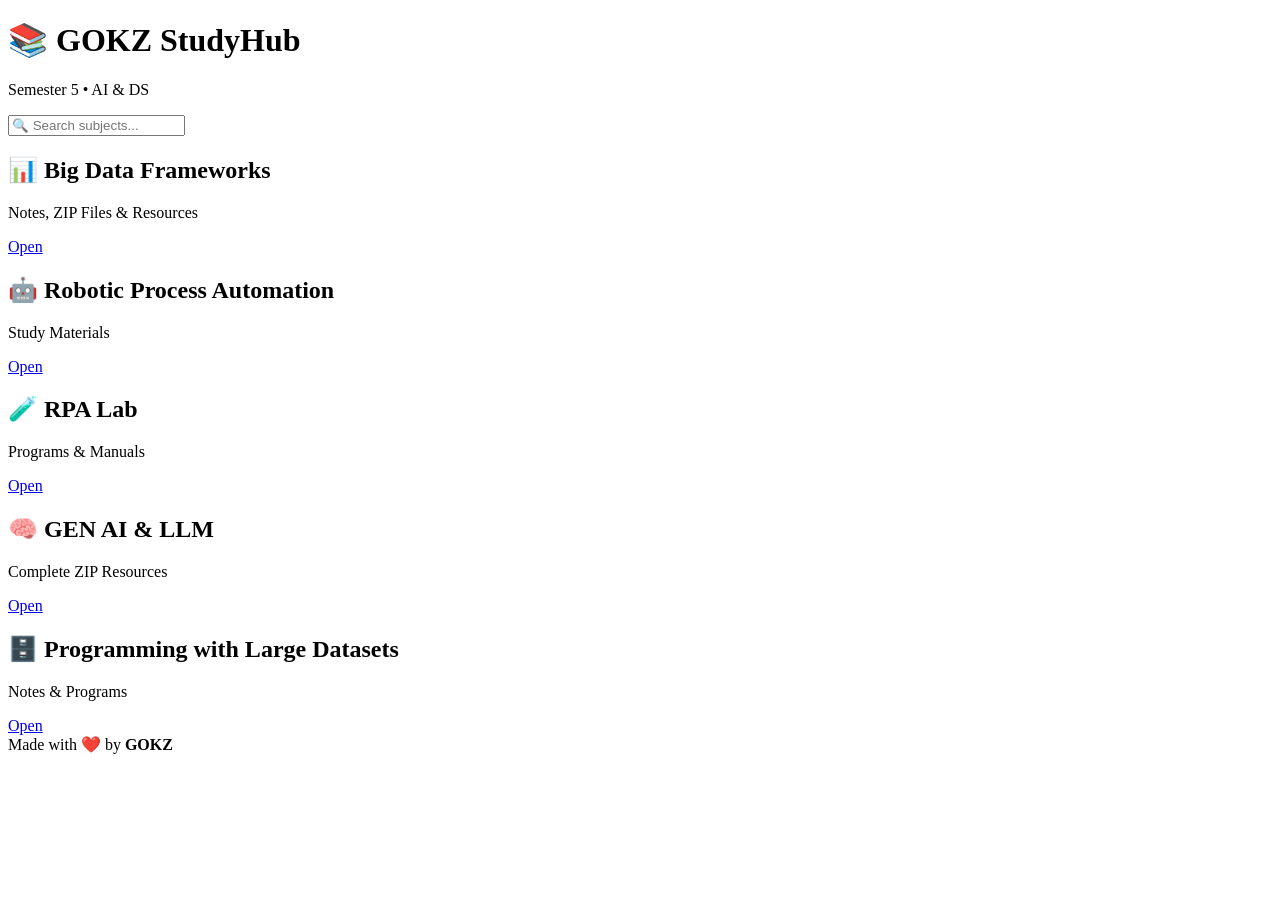
==== index.html @ bc56f03e "Create index.html" ====
<!DOCTYPE html>
<html lang="en">
<head>
    <meta charset="UTF-8">
    <meta name="viewport" content="width=device-width, initial-scale=1.0">
    <title>GOKZ StudyHub</title>

    <link rel="stylesheet" href="style.css">

    <link rel="preconnect" href="https://fonts.googleapis.com">
    <link href="https://fonts.googleapis.com/css2?family=Poppins:wght@300;400;600;700&display=swap" rel="stylesheet">
</head>

<body>

<header>

    <h1>📚 GOKZ StudyHub</h1>

    <p>Semester 5 • AI & DS</p>

</header>

<section class="hero">

<input
type="text"
id="search"
placeholder="🔍 Search subjects..."
>

</section>

<section class="cards">

<div class="card">
<h2>📊 Big Data Frameworks</h2>
<p>Notes, ZIP Files & Resources</p>

<a href="2302AS503-Big-Data-Frameworks/" class="btn">
Open
</a>

</div>

<div class="card">
<h2>🤖 Robotic Process Automation</h2>
<p>Study Materials</p>

<a href="2303AS002-Robotic-Process-Automation/" class="btn">
Open
</a>

</div>

<div class="card">

<h2>🧪 RPA Lab</h2>

<p>Programs & Manuals</p>

<a href="2303AS002-Robotic-Process-Automation-Lab/" class="btn">
Open
</a>

</div>

<div class="card">

<h2>🧠 GEN AI & LLM</h2>

<p>Complete ZIP Resources</p>

<a href="GEN-AI-and-LLM/" class="btn">
Open
</a>

</div>

<div class="card">

<h2>🗄️ Programming with Large Datasets</h2>

<p>Notes & Programs</p>

<a href="Programming-with-Large-Datasets/" class="btn">
Open
</a>

</div>

</section>

<footer>

Made with ❤️ by <b>GOKZ</b>

</footer>

<script src="script.js"></script>

</body>
</html>
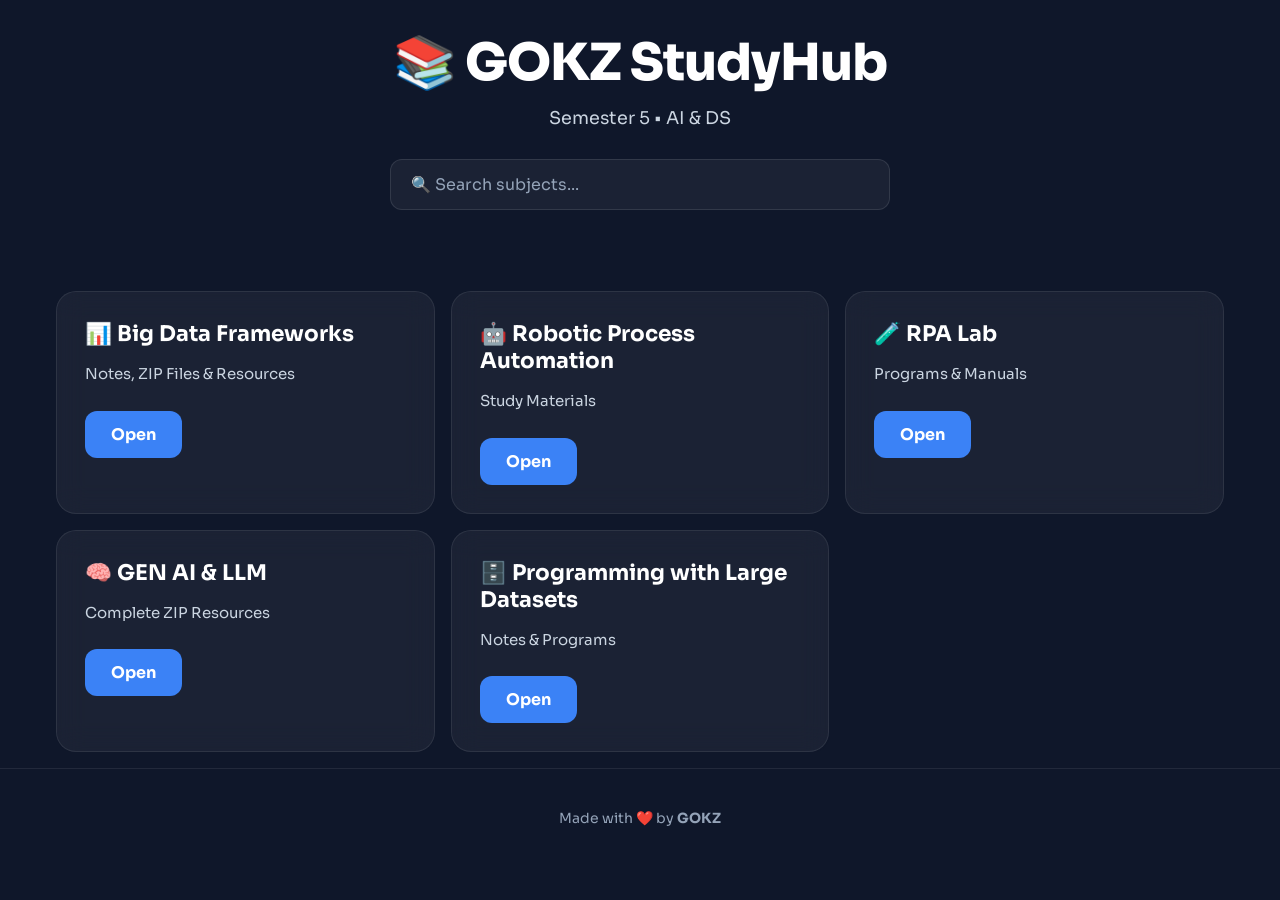
==== commit 919c4184: "Update index.html" ====
--- a/index.html
+++ b/index.html
@@ -2,99 +2,101 @@
 <html lang="en">
 <head>
     <meta charset="UTF-8">
-    <meta name="viewport" content="width=device-width, initial-scale=1.0">
+    <meta name="viewport" content="width=device-width, initial-scale=1.0, maximum-scale=5.0">
     <title>GOKZ StudyHub</title>
 
+    <!-- External stylesheet fallback -->
     <link rel="stylesheet" href="style.css">
 
     <link rel="preconnect" href="https://fonts.googleapis.com">
-    <link href="https://fonts.googleapis.com/css2?family=Poppins:wght@300;400;600;700&display=swap" rel="stylesheet">
+    <link rel="preconnect" href="https://fonts.gstatic.com" crossorigin>
+    <link href="https://fonts.googleapis.com/css2?family=Sora:wght@300;400;500;600;700;800&display=swap" rel="stylesheet">
+
+    <!-- Embedded Mobile & Dark Mode Fixes -->
+    <style>
+        * {
+            box-sizing: border-box;
+            margin: 0;
+            padding: 0;
+        }
+        /* Forces the dark theme on mobile even if style.css fails to load */
+        html, body {
+            background-color: #0f172a !important; 
+            color: #ffffff !important;
+            font-family: 'Sora', sans-serif;
+            min-height: 100vh;
+        }
+        /* Basic mobile responsive constraints for card layouts */
+        .cards {
+            display: flex;
+            flex-direction: column;
+            gap: 16px;
+            padding: 16px;
+            width: 100%;
+            max-width: 1200px;
+            margin: 0 auto;
+        }
+        @media (min-width: 768px) {
+            .cards {
+                display: grid;
+                grid-template-columns: repeat(auto-fit, minmax(300px, 1fr));
+            }
+        }
+    </style>
 </head>
 
 <body>
 
-<header>
-
+<header style="padding: 30px 20px; text-align: center;">
     <h1>📚 GOKZ StudyHub</h1>
-
-    <p>Semester 5 • AI & DS</p>
-
+    <p style="color: #cbd5e1; margin-top: 5px;">Semester 5 • AI & DS</p>
 </header>
 
-<section class="hero">
-
-<input
-type="text"
-id="search"
-placeholder="🔍 Search subjects..."
->
-
+<section class="hero" style="padding: 0 20px 20px; text-align: center;">
+    <input
+        type="text"
+        id="search"
+        placeholder="🔍 Search subjects..."
+        style="width: 100%; max-width: 500px; padding: 14px 20px; border-radius: 12px; border: 1px solid rgba(255,255,255,0.1); background: rgba(255,255,255,0.05); color: #fff; font-family: inherit;"
+    >
 </section>
 
 <section class="cards">
 
 <div class="card">
-<h2>📊 Big Data Frameworks</h2>
-<p>Notes, ZIP Files & Resources</p>
-
-<a href="2302AS503-Big-Data-Frameworks/" class="btn">
-Open
-</a>
-
+    <h2>📊 Big Data Frameworks</h2>
+    <p>Notes, ZIP Files & Resources</p>
+    <a href="2302AS503-Big-Data-Frameworks/" class="btn">Open</a>
 </div>
 
 <div class="card">
-<h2>🤖 Robotic Process Automation</h2>
-<p>Study Materials</p>
-
-<a href="2303AS002-Robotic-Process-Automation/" class="btn">
-Open
-</a>
-
+    <h2>🤖 Robotic Process Automation</h2>
+    <p>Study Materials</p>
+    <a href="2303AS002-Robotic-Process-Automation/" class="btn">Open</a>
 </div>
 
 <div class="card">
-
-<h2>🧪 RPA Lab</h2>
-
-<p>Programs & Manuals</p>
-
-<a href="2303AS002-Robotic-Process-Automation-Lab/" class="btn">
-Open
-</a>
-
+    <h2>🧪 RPA Lab</h2>
+    <p>Programs & Manuals</p>
+    <a href="Robotic-Process-Automation-Lab/" class="btn">Open</a>
 </div>
 
 <div class="card">
-
-<h2>🧠 GEN AI & LLM</h2>
-
-<p>Complete ZIP Resources</p>
-
-<a href="GEN-AI-and-LLM/" class="btn">
-Open
-</a>
-
+    <h2>🧠 GEN AI & LLM</h2>
+    <p>Complete ZIP Resources</p>
+    <a href="GEN-AI-and-LLM/" class="btn">Open</a>
 </div>
 
 <div class="card">
-
-<h2>🗄️ Programming with Large Datasets</h2>
-
-<p>Notes & Programs</p>
-
-<a href="Programming-with-Large-Datasets/" class="btn">
-Open
-</a>
-
+    <h2>🗄️ Programming with Large Datasets</h2>
+    <p>Notes & Programs</p>
+    <a href="Programming-with-Large-Datasets-Laboratory/" class="btn">Open</a>
 </div>
 
 </section>
 
-<footer>
-
-Made with ❤️ by <b>GOKZ</b>
-
+<footer style="text-align: center; padding: 40px 20px; color: #94a3b8;">
+    Made with ❤️ by <b>GOKZ</b>
 </footer>
 
 <script src="script.js"></script>
--- a/style.css
+++ b/style.css
@@ -0,0 +1,135 @@
+*{
+    margin:0;
+    padding:0;
+    box-sizing:border-box;
+    font-family:'Sora',sans-serif;
+}
+
+body{
+    background:#0f172a;
+    color:#fff;
+    min-height:100vh;
+}
+
+header{
+    text-align:center;
+    padding:70px 20px 35px;
+}
+
+header h1{
+    font-size:3.2rem;
+    font-weight:800;
+    letter-spacing:-1px;
+    margin-bottom:12px;
+}
+
+header p{
+    color:#94a3b8;
+    font-size:1.1rem;
+    font-weight:400;
+}
+
+.hero{
+    display:flex;
+    justify-content:center;
+    margin-bottom:45px;
+}
+
+#search{
+    width:90%;
+    max-width:600px;
+    padding:16px 22px;
+    border:none;
+    outline:none;
+    border-radius:14px;
+    font-size:16px;
+    background:#1e293b;
+    color:#fff;
+    transition:0.3s;
+}
+
+#search::placeholder{
+    color:#94a3b8;
+}
+
+#search:focus{
+    box-shadow:0 0 0 3px rgba(59,130,246,.25);
+}
+
+.cards{
+    width:90%;
+    max-width:1200px;
+    margin:auto;
+    display:grid;
+    grid-template-columns:repeat(auto-fit,minmax(280px,1fr));
+    gap:28px;
+    padding-bottom:70px;
+}
+
+.card{
+    background:rgba(255,255,255,.05);
+    backdrop-filter:blur(14px);
+    border:1px solid rgba(255,255,255,.08);
+    border-radius:20px;
+    padding:28px;
+    transition:.35s;
+}
+
+.card:hover{
+    transform:translateY(-8px);
+    border-color:#3b82f6;
+    box-shadow:0 12px 30px rgba(59,130,246,.30);
+}
+
+.card h2{
+    font-size:1.35rem;
+    font-weight:700;
+    margin-bottom:14px;
+}
+
+.card p{
+    color:#cbd5e1;
+    margin-bottom:24px;
+    line-height:1.7;
+    font-size:15px;
+}
+
+.btn{
+    display:inline-block;
+    text-decoration:none;
+    background:#3b82f6;
+    color:#fff;
+    padding:13px 26px;
+    border-radius:12px;
+    font-weight:700;
+    transition:.3s;
+}
+
+.btn:hover{
+    background:#2563eb;
+    transform:translateY(-2px);
+}
+
+footer{
+    text-align:center;
+    padding:35px;
+    color:#94a3b8;
+    border-top:1px solid rgba(255,255,255,.08);
+    font-size:14px;
+}
+
+@media(max-width:700px){
+
+header h1{
+    font-size:2.3rem;
+}
+
+header p{
+    font-size:1rem;
+}
+
+.cards{
+    grid-template-columns:1fr;
+}
+
+}
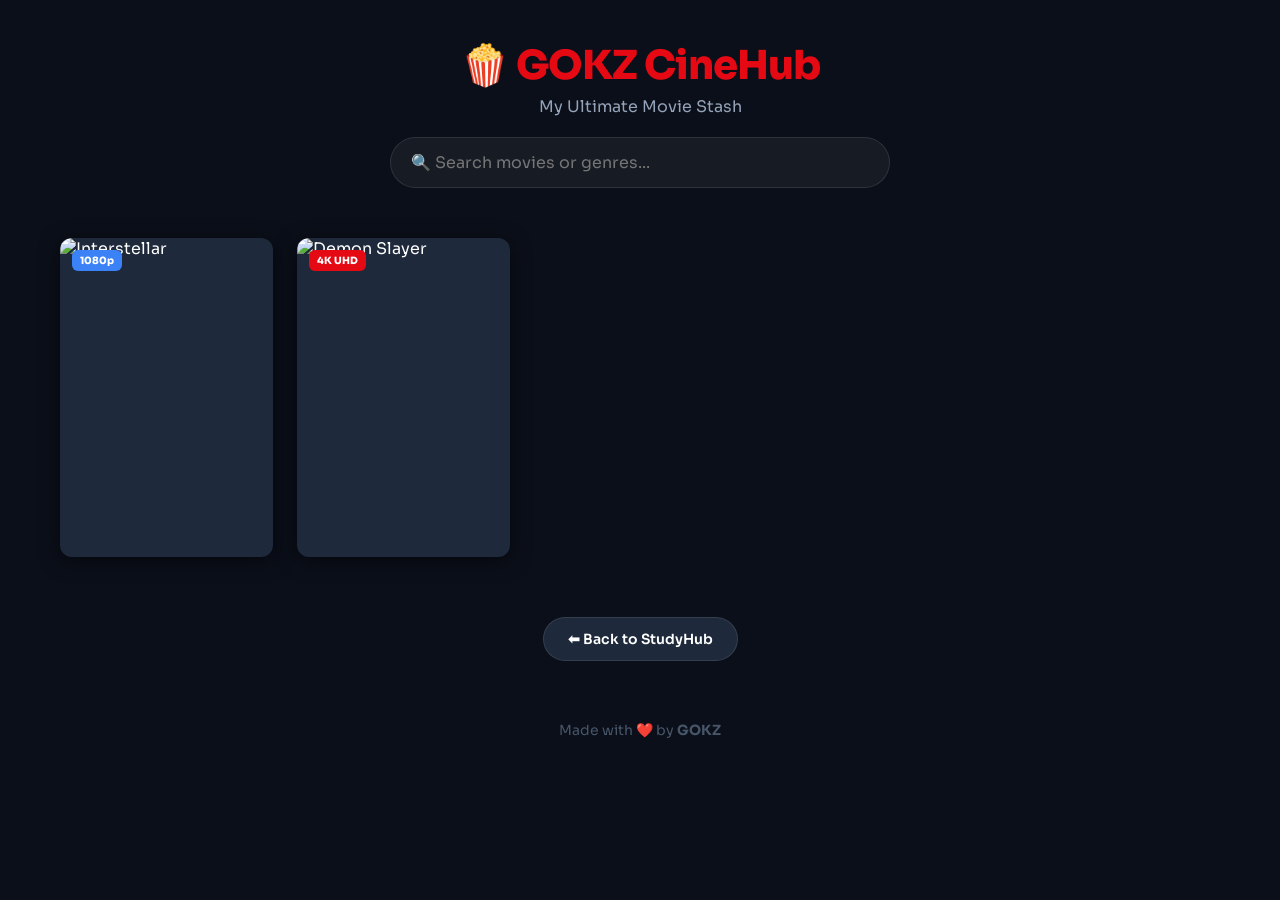
==== commit 5f4d6d7d: "Update index.html" ====
--- a/index.html
+++ b/index.html
@@ -2,104 +2,267 @@
 <html lang="en">
 <head>
     <meta charset="UTF-8">
-    <meta name="viewport" content="width=device-width, initial-scale=1.0, maximum-scale=5.0">
-    <title>GOKZ StudyHub</title>
-
-    <!-- External stylesheet fallback -->
-    <link rel="stylesheet" href="style.css">
-
+    <meta name="viewport" content="width=device-width, initial-scale=1.0">
+    <title>GOKZ CineHub</title>
     <link rel="preconnect" href="https://fonts.googleapis.com">
     <link rel="preconnect" href="https://fonts.gstatic.com" crossorigin>
     <link href="https://fonts.googleapis.com/css2?family=Sora:wght@300;400;500;600;700;800&display=swap" rel="stylesheet">
 
-    <!-- Embedded Mobile & Dark Mode Fixes -->
+    <!-- Embedded Netflix Style CSS to guarantee it loads perfectly -->
     <style>
         * {
-            box-sizing: border-box;
             margin: 0;
             padding: 0;
-        }
-        /* Forces the dark theme on mobile even if style.css fails to load */
-        html, body {
-            background-color: #0f172a !important; 
+            box-sizing: border-box;
+            font-family: 'Sora', sans-serif;
+        }
+
+        body {
+            background-color: #0b0f19 !important;
             color: #ffffff !important;
-            font-family: 'Sora', sans-serif;
             min-height: 100vh;
-        }
-        /* Basic mobile responsive constraints for card layouts */
-        .cards {
+            padding-bottom: 40px;
+        }
+
+        header {
+            text-align: center;
+            padding: 40px 20px 20px;
+        }
+
+        header h1 {
+            font-size: 2.5rem;
+            font-weight: 800;
+            color: #e50914; /* Netflix Red Accent */
+            letter-spacing: -1px;
+        }
+
+        header p {
+            color: #94a3b8;
+            margin-top: 5px;
+        }
+
+        .search-container {
+            display: flex;
+            justify-content: center;
+            padding: 0 20px 30px;
+        }
+
+        #movieSearch {
+            width: 100%;
+            max-width: 500px;
+            padding: 14px 20px;
+            border-radius: 30px;
+            border: 1px solid rgba(255, 255, 255, 0.1);
+            background: rgba(255, 255, 255, 0.05);
+            color: #fff;
+            font-size: 16px;
+            outline: none;
+            transition: 0.3s;
+        }
+
+        #movieSearch:focus {
+            border-color: #e50914;
+            box-shadow: 0 0 15px rgba(229, 9, 20, 0.3);
+        }
+
+        .movie-grid {
+            display: grid;
+            grid-template-columns: repeat(auto-fill, minmax(200px, 1fr));
+            gap: 24px;
+            padding: 20px;
+            max-width: 1200px;
+            margin: 0 auto;
+        }
+
+        .movie-card {
+            position: relative;
+            border-radius: 12px;
+            overflow: hidden;
+            aspect-ratio: 2 / 3;
+            background: #1e293b;
+            box-shadow: 0 4px 20px rgba(0, 0, 0, 0.5);
+            transition: transform 0.4s cubic-bezier(0.165, 0.84, 0.44, 1);
+        }
+
+        .movie-card:hover {
+            transform: scale(1.05);
+            z-index: 5;
+        }
+
+        .poster {
+            width: 100%;
+            height: 100%;
+            object-fit: cover;
+            display: block;
+            transition: filter 0.3s;
+        }
+
+        /* Fixed Overlay Architecture */
+        .card-overlay {
+            position: absolute;
+            top: 0;
+            left: 0;
+            width: 100%;
+            height: 100%;
+            background: linear-gradient(to top, rgba(11, 15, 25, 1) 15%, rgba(11, 15, 25, 0.8) 65%, rgba(0,0,0,0.3) 100%);
             display: flex;
             flex-direction: column;
-            gap: 16px;
-            padding: 16px;
-            width: 100%;
-            max-width: 1200px;
-            margin: 0 auto;
-        }
-        @media (min-width: 768px) {
-            .cards {
-                display: grid;
-                grid-template-columns: repeat(auto-fit, minmax(300px, 1fr));
+            justify-content: flex-end;
+            padding: 20px;
+            opacity: 0;
+            transition: opacity 0.3s ease;
+            z-index: 3;
+        }
+
+        .movie-card:hover .card-overlay {
+            opacity: 1;
+        }
+
+        .movie-card:hover .poster {
+            filter: blur(3px) brightness(0.4);
+        }
+
+        .movie-title {
+            font-size: 1.1rem;
+            font-weight: 700;
+            margin-bottom: 4px;
+            color: #ffffff !important;
+        }
+
+        .movie-info {
+            font-size: 13px;
+            color: #cbd5e1 !important;
+            margin-bottom: 12px;
+        }
+
+        .badge {
+            position: absolute;
+            top: 12px;
+            left: 12px;
+            background: #3b82f6;
+            color: #fff !important;
+            padding: 4px 8px;
+            font-size: 10px;
+            font-weight: 800;
+            border-radius: 6px;
+            z-index: 4;
+        }
+
+        .badge.neon-red {
+            background: #e50914;
+        }
+
+        .download-btn {
+            display: block;
+            width: 100%;
+            padding: 10px;
+            text-align: center;
+            background: #e50914;
+            color: #fff !important;
+            text-decoration: none;
+            font-weight: 700;
+            font-size: 13px;
+            border-radius: 8px;
+            transition: 0.2s;
+        }
+
+        .download-btn:hover {
+            background: #ff1f2a;
+        }
+
+        .back-home-btn {
+            display: inline-block;
+            padding: 12px 24px;
+            background: #1e293b;
+            color: #fff !important;
+            text-decoration: none;
+            border-radius: 30px;
+            font-weight: 600;
+            font-size: 14px;
+            border: 1px solid rgba(255, 255, 255, 0.1);
+            transition: 0.3s;
+        }
+
+        .back-home-btn:hover {
+            background: #334155;
+            border-color: #fff;
+        }
+
+        footer {
+            text-align: center;
+            padding: 40px 20px 0;
+            color: #475569;
+            font-size: 14px;
+        }
+
+        @media (max-width: 768px) {
+            .movie-grid {
+                grid-template-columns: repeat(auto-fill, minmax(140px, 1fr));
+                gap: 12px;
             }
         }
     </style>
 </head>
-
 <body>
 
-<header style="padding: 30px 20px; text-align: center;">
-    <h1>📚 GOKZ StudyHub</h1>
-    <p style="color: #cbd5e1; margin-top: 5px;">Semester 5 • AI & DS</p>
-</header>
-
-<section class="hero" style="padding: 0 20px 20px; text-align: center;">
-    <input
-        type="text"
-        id="search"
-        placeholder="🔍 Search subjects..."
-        style="width: 100%; max-width: 500px; padding: 14px 20px; border-radius: 12px; border: 1px solid rgba(255,255,255,0.1); background: rgba(255,255,255,0.05); color: #fff; font-family: inherit;"
-    >
-</section>
-
-<section class="cards">
-
-<div class="card">
-    <h2>📊 Big Data Frameworks</h2>
-    <p>Notes, ZIP Files & Resources</p>
-    <a href="2302AS503-Big-Data-Frameworks/" class="btn">Open</a>
-</div>
-
-<div class="card">
-    <h2>🤖 Robotic Process Automation</h2>
-    <p>Study Materials</p>
-    <a href="2303AS002-Robotic-Process-Automation/" class="btn">Open</a>
-</div>
-
-<div class="card">
-    <h2>🧪 RPA Lab</h2>
-    <p>Programs & Manuals</p>
-    <a href="Robotic-Process-Automation-Lab/" class="btn">Open</a>
-</div>
-
-<div class="card">
-    <h2>🧠 GEN AI & LLM</h2>
-    <p>Complete ZIP Resources</p>
-    <a href="GEN-AI-and-LLM/" class="btn">Open</a>
-</div>
-
-<div class="card">
-    <h2>🗄️ Programming with Large Datasets</h2>
-    <p>Notes & Programs</p>
-    <a href="Programming-with-Large-Datasets-Laboratory/" class="btn">Open</a>
-</div>
-
-</section>
-
-<footer style="text-align: center; padding: 40px 20px; color: #94a3b8;">
-    Made with ❤️ by <b>GOKZ</b>
-</footer>
-
-<script src="script.js"></script>
-
+    <header>
+        <h1>🍿 GOKZ CineHub</h1>
+        <p>My Ultimate Movie Stash</p>
+    </header>
+
+    <section class="search-container">
+        <input type="text" id="movieSearch" placeholder="🔍 Search movies or genres..." onkeyup="filterMovies()">
+    </section>
+
+    <!-- Netflix Visual Grid -->
+    <main class="movie-grid">
+
+        <!-- Movie 1 -->
+        <div class="movie-card" data-title="interstellar sci-fi space christopher nolan">
+            <span class="badge">1080p</span>
+            <img src="https://images.unsplash.com/photo-1536440136628-849c177e76a1?q=80&w=500" alt="Interstellar" class="poster">
+            <div class="card-overlay">
+                <h3 class="movie-title">Interstellar</h3>
+                <p class="movie-info">Sci-Fi • 2014</p>
+                <a href="YOUR_GOOGLE_DRIVE_LINK_HERE" target="_blank" class="download-btn">🚀 Download</a>
+            </div>
+        </div>
+
+        <!-- Movie 2 -->
+        <div class="movie-card" data-title="demon slayer anime action animation">
+            <span class="badge neon-red">4K UHD</span>
+            <img src="https://images.unsplash.com/photo-1607604276583-eef5d076aa5f?q=80&w=500" alt="Demon Slayer" class="poster">
+            <div class="card-overlay">
+                <h3 class="movie-title">Demon Slayer</h3>
+                <p class="movie-info">Anime • Action</p>
+                <a href="YOUR_GOOGLE_DRIVE_LINK_HERE" target="_blank" class="download-btn">🚀 Download</a>
+            </div>
+        </div>
+
+    </main>
+
+    <!-- Back Navigation Button -->
+    <div style="text-align: center; margin-top: 40px; margin-bottom: 20px;">
+        <a href="../index.html" class="back-home-btn">⬅ Back to StudyHub</a>
+    </div>
+
+    <footer>
+        Made with ❤️ by <b>GOKZ</b>
+    </footer>
+
+    <script>
+        function filterMovies() {
+            let input = document.getElementById('movieSearch').value.toLowerCase();
+            let cards = document.getElementsByClassName('movie-card');
+            for (let i = 0; i < cards.length; i++) {
+                let titleAttr = cards[i].getAttribute('data-title');
+                if (titleAttr.includes(input)) {
+                    cards[i].style.display = "";
+                } else {
+                    cards[i].style.display = "none";
+                }
+            }
+        }
+    </script>
 </body>
 </html>
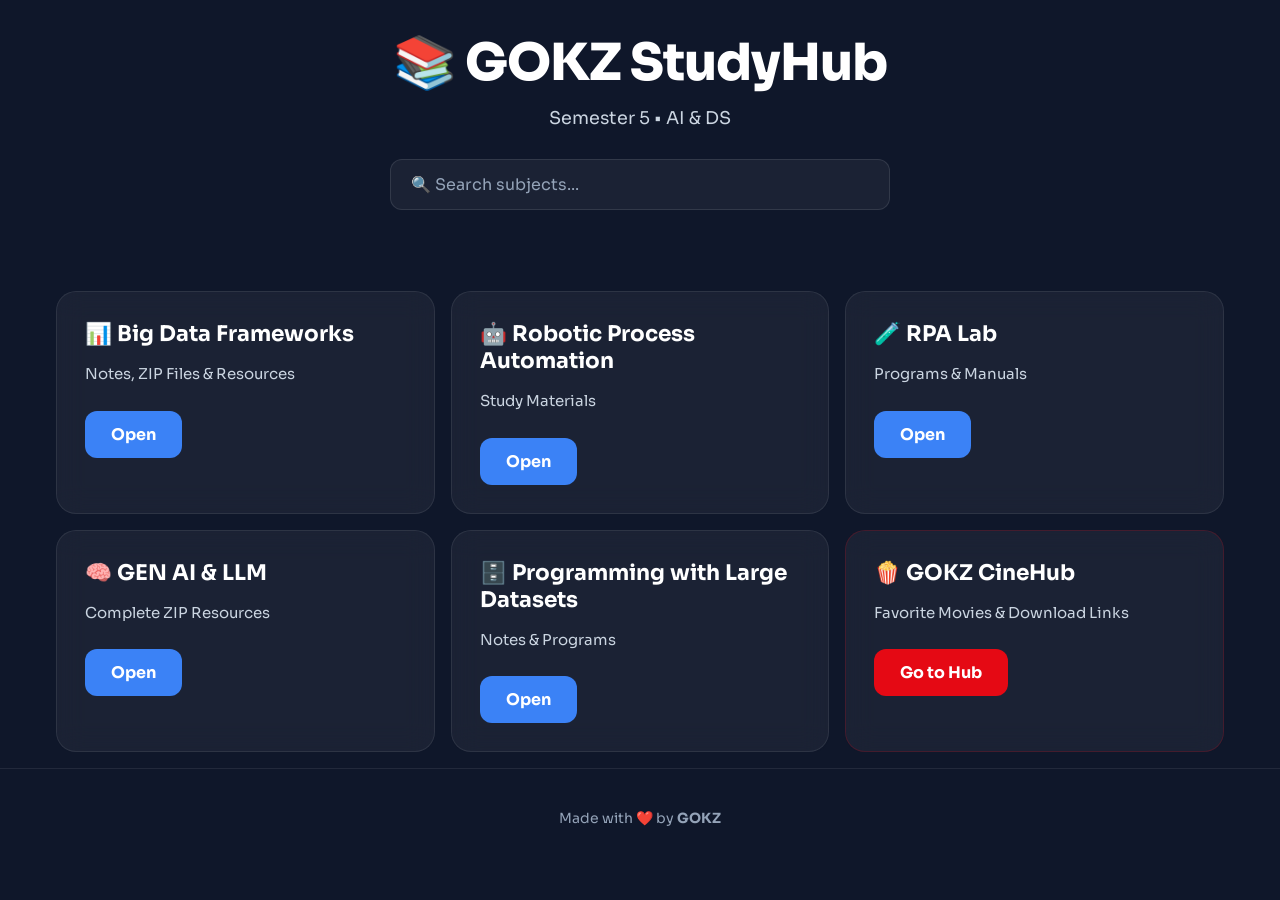
==== commit 1d7fb269: "Update index.html" ====
--- a/index.html
+++ b/index.html
@@ -2,267 +2,124 @@
 <html lang="en">
 <head>
     <meta charset="UTF-8">
-    <meta name="viewport" content="width=device-width, initial-scale=1.0">
-    <title>GOKZ CineHub</title>
+    <meta name="viewport" content="width=device-width, initial-scale=1.0, maximum-scale=5.0">
+    <title>GOKZ StudyHub</title>
+
+    <!-- External stylesheet fallback -->
+    <link rel="stylesheet" href="style.css">
+
     <link rel="preconnect" href="https://fonts.googleapis.com">
     <link rel="preconnect" href="https://fonts.gstatic.com" crossorigin>
     <link href="https://fonts.googleapis.com/css2?family=Sora:wght@300;400;500;600;700;800&display=swap" rel="stylesheet">
 
-    <!-- Embedded Netflix Style CSS to guarantee it loads perfectly -->
+    <!-- Embedded Mobile & Dark Mode Fixes -->
     <style>
         * {
+            box-sizing: border-box;
             margin: 0;
             padding: 0;
-            box-sizing: border-box;
+        }
+        /* Forces the dark theme on mobile even if style.css fails to load */
+        html, body {
+            background-color: #0f172a !important; 
+            color: #ffffff !important;
             font-family: 'Sora', sans-serif;
+            min-height: 100vh;
         }
-
-        body {
-            background-color: #0b0f19 !important;
-            color: #ffffff !important;
-            min-height: 100vh;
-            padding-bottom: 40px;
-        }
-
-        header {
-            text-align: center;
-            padding: 40px 20px 20px;
-        }
-
-        header h1 {
-            font-size: 2.5rem;
-            font-weight: 800;
-            color: #e50914; /* Netflix Red Accent */
-            letter-spacing: -1px;
-        }
-
-        header p {
-            color: #94a3b8;
-            margin-top: 5px;
-        }
-
-        .search-container {
+        /* Basic mobile responsive constraints for card layouts */
+        .cards {
             display: flex;
-            justify-content: center;
-            padding: 0 20px 30px;
-        }
-
-        #movieSearch {
+            flex-direction: column;
+            gap: 16px;
+            padding: 16px;
             width: 100%;
-            max-width: 500px;
-            padding: 14px 20px;
-            border-radius: 30px;
-            border: 1px solid rgba(255, 255, 255, 0.1);
-            background: rgba(255, 255, 255, 0.05);
-            color: #fff;
-            font-size: 16px;
-            outline: none;
-            transition: 0.3s;
-        }
-
-        #movieSearch:focus {
-            border-color: #e50914;
-            box-shadow: 0 0 15px rgba(229, 9, 20, 0.3);
-        }
-
-        .movie-grid {
-            display: grid;
-            grid-template-columns: repeat(auto-fill, minmax(200px, 1fr));
-            gap: 24px;
-            padding: 20px;
             max-width: 1200px;
             margin: 0 auto;
         }
-
-        .movie-card {
-            position: relative;
-            border-radius: 12px;
-            overflow: hidden;
-            aspect-ratio: 2 / 3;
-            background: #1e293b;
-            box-shadow: 0 4px 20px rgba(0, 0, 0, 0.5);
-            transition: transform 0.4s cubic-bezier(0.165, 0.84, 0.44, 1);
+        @media (min-width: 768px) {
+            .cards {
+                display: grid;
+                grid-template-columns: repeat(auto-fit, minmax(300px, 1fr));
+            }
         }
-
-        .movie-card:hover {
-            transform: scale(1.05);
-            z-index: 5;
+        
+        /* Specific Netflix styling overrides for the movie card */
+        .cine-card {
+            border: 1px solid rgba(229, 9, 20, 0.2) !important;
         }
-
-        .poster {
-            width: 100%;
-            height: 100%;
-            object-fit: cover;
-            display: block;
-            transition: filter 0.3s;
-        }
-
-        /* Fixed Overlay Architecture */
-        .card-overlay {
-            position: absolute;
-            top: 0;
-            left: 0;
-            width: 100%;
-            height: 100%;
-            background: linear-gradient(to top, rgba(11, 15, 25, 1) 15%, rgba(11, 15, 25, 0.8) 65%, rgba(0,0,0,0.3) 100%);
-            display: flex;
-            flex-direction: column;
-            justify-content: flex-end;
-            padding: 20px;
-            opacity: 0;
-            transition: opacity 0.3s ease;
-            z-index: 3;
-        }
-
-        .movie-card:hover .card-overlay {
-            opacity: 1;
-        }
-
-        .movie-card:hover .poster {
-            filter: blur(3px) brightness(0.4);
-        }
-
-        .movie-title {
-            font-size: 1.1rem;
-            font-weight: 700;
-            margin-bottom: 4px;
+        .cine-btn {
+            background-color: #e50914 !important;
             color: #ffffff !important;
         }
-
-        .movie-info {
-            font-size: 13px;
-            color: #cbd5e1 !important;
-            margin-bottom: 12px;
-        }
-
-        .badge {
-            position: absolute;
-            top: 12px;
-            left: 12px;
-            background: #3b82f6;
-            color: #fff !important;
-            padding: 4px 8px;
-            font-size: 10px;
-            font-weight: 800;
-            border-radius: 6px;
-            z-index: 4;
-        }
-
-        .badge.neon-red {
-            background: #e50914;
-        }
-
-        .download-btn {
-            display: block;
-            width: 100%;
-            padding: 10px;
-            text-align: center;
-            background: #e50914;
-            color: #fff !important;
-            text-decoration: none;
-            font-weight: 700;
-            font-size: 13px;
-            border-radius: 8px;
-            transition: 0.2s;
-        }
-
-        .download-btn:hover {
-            background: #ff1f2a;
-        }
-
-        .back-home-btn {
-            display: inline-block;
-            padding: 12px 24px;
-            background: #1e293b;
-            color: #fff !important;
-            text-decoration: none;
-            border-radius: 30px;
-            font-weight: 600;
-            font-size: 14px;
-            border: 1px solid rgba(255, 255, 255, 0.1);
-            transition: 0.3s;
-        }
-
-        .back-home-btn:hover {
-            background: #334155;
-            border-color: #fff;
-        }
-
-        footer {
-            text-align: center;
-            padding: 40px 20px 0;
-            color: #475569;
-            font-size: 14px;
-        }
-
-        @media (max-width: 768px) {
-            .movie-grid {
-                grid-template-columns: repeat(auto-fill, minmax(140px, 1fr));
-                gap: 12px;
-            }
+        .cine-btn:hover {
+            background-color: #ff1f2a !important;
+            box-shadow: 0 4px 12px rgba(229, 9, 20, 0.4) !important;
         }
     </style>
 </head>
+
 <body>
 
-    <header>
-        <h1>🍿 GOKZ CineHub</h1>
-        <p>My Ultimate Movie Stash</p>
-    </header>
+<header style="padding: 30px 20px; text-align: center;">
+    <h1>📚 GOKZ StudyHub</h1>
+    <p style="color: #cbd5e1; margin-top: 5px;">Semester 5 • AI & DS</p>
+</header>
 
-    <section class="search-container">
-        <input type="text" id="movieSearch" placeholder="🔍 Search movies or genres..." onkeyup="filterMovies()">
-    </section>
+<section class="hero" style="padding: 0 20px 20px; text-align: center;">
+    <input
+        type="text"
+        id="search"
+        placeholder="🔍 Search subjects..."
+        style="width: 100%; max-width: 500px; padding: 14px 20px; border-radius: 12px; border: 1px solid rgba(255,255,255,0.1); background: rgba(255,255,255,0.05); color: #fff; font-family: inherit;"
+    >
+</section>
 
-    <!-- Netflix Visual Grid -->
-    <main class="movie-grid">
+<section class="cards">
 
-        <!-- Movie 1 -->
-        <div class="movie-card" data-title="interstellar sci-fi space christopher nolan">
-            <span class="badge">1080p</span>
-            <img src="https://images.unsplash.com/photo-1536440136628-849c177e76a1?q=80&w=500" alt="Interstellar" class="poster">
-            <div class="card-overlay">
-                <h3 class="movie-title">Interstellar</h3>
-                <p class="movie-info">Sci-Fi • 2014</p>
-                <a href="YOUR_GOOGLE_DRIVE_LINK_HERE" target="_blank" class="download-btn">🚀 Download</a>
-            </div>
-        </div>
+<div class="card">
+    <h2>📊 Big Data Frameworks</h2>
+    <p>Notes, ZIP Files & Resources</p>
+    <a href="2302AS503-Big-Data-Frameworks/" class="btn">Open</a>
+</div>
 
-        <!-- Movie 2 -->
-        <div class="movie-card" data-title="demon slayer anime action animation">
-            <span class="badge neon-red">4K UHD</span>
-            <img src="https://images.unsplash.com/photo-1607604276583-eef5d076aa5f?q=80&w=500" alt="Demon Slayer" class="poster">
-            <div class="card-overlay">
-                <h3 class="movie-title">Demon Slayer</h3>
-                <p class="movie-info">Anime • Action</p>
-                <a href="YOUR_GOOGLE_DRIVE_LINK_HERE" target="_blank" class="download-btn">🚀 Download</a>
-            </div>
-        </div>
+<div class="card">
+    <h2>🤖 Robotic Process Automation</h2>
+    <p>Study Materials</p>
+    <a href="2303AS002-Robotic-Process-Automation/" class="btn">Open</a>
+</div>
 
-    </main>
+<div class="card">
+    <h2>🧪 RPA Lab</h2>
+    <p>Programs & Manuals</p>
+    <a href="Robotic-Process-Automation-Lab/" class="btn">Open</a>
+</div>
 
-    <!-- Back Navigation Button -->
-    <div style="text-align: center; margin-top: 40px; margin-bottom: 20px;">
-        <a href="../index.html" class="back-home-btn">⬅ Back to StudyHub</a>
-    </div>
+<div class="card">
+    <h2>🧠 GEN AI & LLM</h2>
+    <p>Complete ZIP Resources</p>
+    <a href="GEN-AI-and-LLM/" class="btn">Open</a>
+</div>
 
-    <footer>
-        Made with ❤️ by <b>GOKZ</b>
-    </footer>
+<div class="card">
+    <h2>🗄️ Programming with Large Datasets</h2>
+    <p>Notes & Programs</p>
+    <a href="Programming-with-Large-Datasets-Laboratory/" class="btn">Open</a>
+</div>
 
-    <script>
-        function filterMovies() {
-            let input = document.getElementById('movieSearch').value.toLowerCase();
-            let cards = document.getElementsByClassName('movie-card');
-            for (let i = 0; i < cards.length; i++) {
-                let titleAttr = cards[i].getAttribute('data-title');
-                if (titleAttr.includes(input)) {
-                    cards[i].style.display = "";
-                } else {
-                    cards[i].style.display = "none";
-                }
-            }
-        }
-    </script>
+<!-- 🍿 GOKZ CINEHUB ENTERTAINMENT CARD -->
+<div class="card cine-card">
+    <h2>🍿 GOKZ CineHub</h2>
+    <p>Favorite Movies & Download Links</p>
+    <a href="GokzCineHub/" class="btn cine-btn">Go to Hub</a>
+</div>
+
+</section>
+
+<footer style="text-align: center; padding: 40px 20px; color: #94a3b8;">
+    Made with ❤️ by <b>GOKZ</b>
+</footer>
+
+<script src="script.js"></script>
+
 </body>
 </html>
--- a/style.css
+++ b/style.css
@@ -0,0 +1,135 @@
+*{
+    margin:0;
+    padding:0;
+    box-sizing:border-box;
+    font-family:'Sora',sans-serif;
+}
+
+body{
+    background:#0f172a;
+    color:#fff;
+    min-height:100vh;
+}
+
+header{
+    text-align:center;
+    padding:70px 20px 35px;
+}
+
+header h1{
+    font-size:3.2rem;
+    font-weight:800;
+    letter-spacing:-1px;
+    margin-bottom:12px;
+}
+
+header p{
+    color:#94a3b8;
+    font-size:1.1rem;
+    font-weight:400;
+}
+
+.hero{
+    display:flex;
+    justify-content:center;
+    margin-bottom:45px;
+}
+
+#search{
+    width:90%;
+    max-width:600px;
+    padding:16px 22px;
+    border:none;
+    outline:none;
+    border-radius:14px;
+    font-size:16px;
+    background:#1e293b;
+    color:#fff;
+    transition:0.3s;
+}
+
+#search::placeholder{
+    color:#94a3b8;
+}
+
+#search:focus{
+    box-shadow:0 0 0 3px rgba(59,130,246,.25);
+}
+
+.cards{
+    width:90%;
+    max-width:1200px;
+    margin:auto;
+    display:grid;
+    grid-template-columns:repeat(auto-fit,minmax(280px,1fr));
+    gap:28px;
+    padding-bottom:70px;
+}
+
+.card{
+    background:rgba(255,255,255,.05);
+    backdrop-filter:blur(14px);
+    border:1px solid rgba(255,255,255,.08);
+    border-radius:20px;
+    padding:28px;
+    transition:.35s;
+}
+
+.card:hover{
+    transform:translateY(-8px);
+    border-color:#3b82f6;
+    box-shadow:0 12px 30px rgba(59,130,246,.30);
+}
+
+.card h2{
+    font-size:1.35rem;
+    font-weight:700;
+    margin-bottom:14px;
+}
+
+.card p{
+    color:#cbd5e1;
+    margin-bottom:24px;
+    line-height:1.7;
+    font-size:15px;
+}
+
+.btn{
+    display:inline-block;
+    text-decoration:none;
+    background:#3b82f6;
+    color:#fff;
+    padding:13px 26px;
+    border-radius:12px;
+    font-weight:700;
+    transition:.3s;
+}
+
+.btn:hover{
+    background:#2563eb;
+    transform:translateY(-2px);
+}
+
+footer{
+    text-align:center;
+    padding:35px;
+    color:#94a3b8;
+    border-top:1px solid rgba(255,255,255,.08);
+    font-size:14px;
+}
+
+@media(max-width:700px){
+
+header h1{
+    font-size:2.3rem;
+}
+
+header p{
+    font-size:1rem;
+}
+
+.cards{
+    grid-template-columns:1fr;
+}
+
+}
